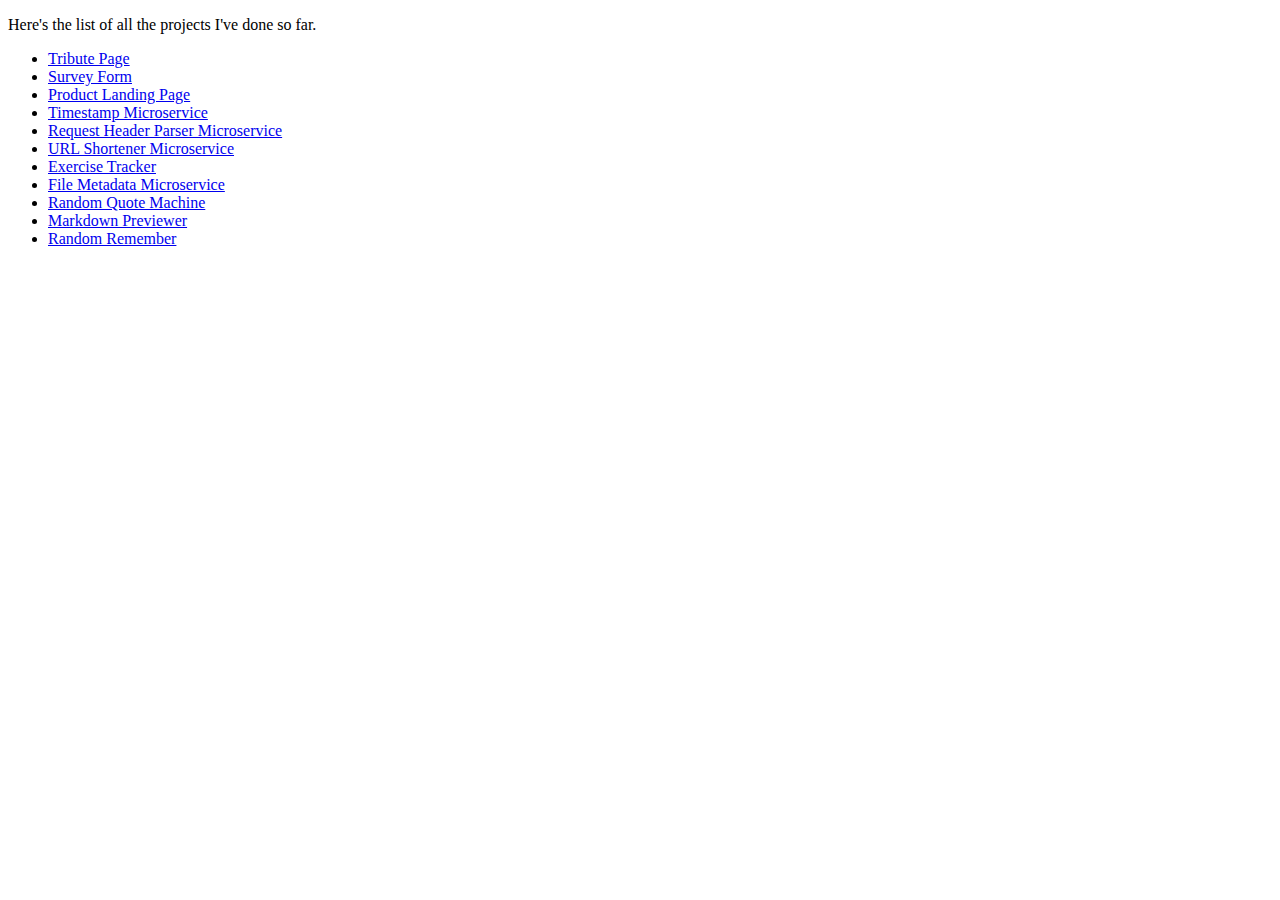
==== index.html @ f4c0e25a "edited links to open in a new tab" ====
<!DOCTYPE html>
<html lang="en">
  <head>
    <meta charset="UTF-8" />
    <meta name="viewport" content="width=device-width, initial-scale=1.0" />
    <title>Sunil Skanda | Personal Page</title>
  </head>
  <body>
    <p>Here's the list of all the projects I've done so far.</p>
    <ul>
      <li>
        <a href="https://codepen.io/skanda1395/full/ZgYJeK" target="_blank"
          >Tribute Page</a
        >
      </li>
      <li>
        <a href="https://codepen.io/skanda1395/full/RXNZZO" target="_blank"
          >Survey Form</a
        >
      </li>
      <li>
        <a href="https://codepen.io/skanda1395/full/JjPmLRX" target="_blank"
          >Product Landing Page</a
        >
      </li>
      <li>
        <a href="https://firstapi.glitch.me/" target="_blank"
          >Timestamp Microservice</a
        >
      </li>
      <li>
        <a href="https://secondapi.glitch.me/" target="_blank"
          >Request Header Parser Microservice</a
        >
      </li>
      <li>
        <a href="https://secondapi.glitch.me/" target="_blank"
          >URL Shortener Microservice</a
        >
      </li>
      <li>
        <a href="https://fourthapi.glitch.me/" target="_blank"
          >Exercise Tracker</a
        >
      </li>
      <li>
        <a href="https://fifthapi.glitch.me/" target="_blank"
          >File Metadata Microservice</a
        >
      </li>
      <li>
        <a href="https://random-quote-vue.glitch.me/" target="_blank"
          >Random Quote Machine</a
        >
      </li>
      <li>
        <a href="https://md-vue.glitch.me/" target="_blank"
          >Markdown Previewer</a
        >
      </li>
      <li>
        <a href="https://random-remember.glitch.me/" target="_blank"
          >Random Remember</a
        >
      </li>
    </ul>
  </body>
</html>
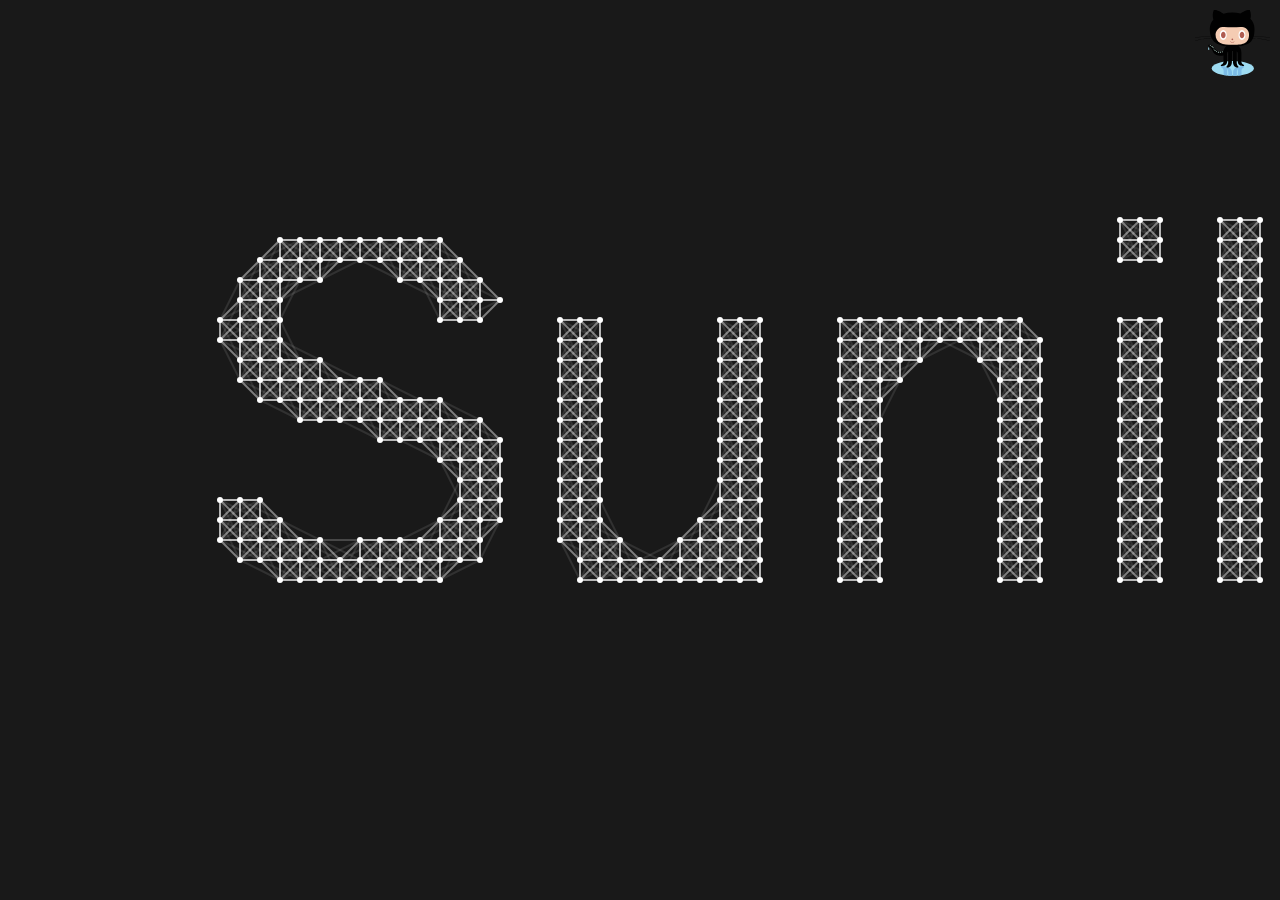
==== commit 30a9cbbe: "particle effect of my name + github profile link" ====
--- a/index.html
+++ b/index.html
@@ -2,67 +2,19 @@
 <html lang="en">
   <head>
     <meta charset="UTF-8" />
+    <meta http-equiv="X-UA-Compatible" content="IE=edge" />
     <meta name="viewport" content="width=device-width, initial-scale=1.0" />
-    <title>Sunil Skanda | Personal Page</title>
+    <title>Sunil Skanda</title>
+    <link rel="stylesheet" href="style.css" />
   </head>
   <body>
-    <p>Here's the list of all the projects I've done so far.</p>
-    <ul>
-      <li>
-        <a href="https://codepen.io/skanda1395/full/ZgYJeK" target="_blank"
-          >Tribute Page</a
-        >
-      </li>
-      <li>
-        <a href="https://codepen.io/skanda1395/full/RXNZZO" target="_blank"
-          >Survey Form</a
-        >
-      </li>
-      <li>
-        <a href="https://codepen.io/skanda1395/full/JjPmLRX" target="_blank"
-          >Product Landing Page</a
-        >
-      </li>
-      <li>
-        <a href="https://firstapi.glitch.me/" target="_blank"
-          >Timestamp Microservice</a
-        >
-      </li>
-      <li>
-        <a href="https://secondapi.glitch.me/" target="_blank"
-          >Request Header Parser Microservice</a
-        >
-      </li>
-      <li>
-        <a href="https://secondapi.glitch.me/" target="_blank"
-          >URL Shortener Microservice</a
-        >
-      </li>
-      <li>
-        <a href="https://fourthapi.glitch.me/" target="_blank"
-          >Exercise Tracker</a
-        >
-      </li>
-      <li>
-        <a href="https://fifthapi.glitch.me/" target="_blank"
-          >File Metadata Microservice</a
-        >
-      </li>
-      <li>
-        <a href="https://random-quote-vue.glitch.me/" target="_blank"
-          >Random Quote Machine</a
-        >
-      </li>
-      <li>
-        <a href="https://md-vue.glitch.me/" target="_blank"
-          >Markdown Previewer</a
-        >
-      </li>
-      <li>
-        <a href="https://random-remember.glitch.me/" target="_blank"
-          >Random Remember</a
-        >
-      </li>
-    </ul>
+    <canvas id="canvas1"></canvas>
+
+    <div id="github_profile">
+      <a href="https://github.com/skanda1395/">
+        <img src="assets/github.svg" alt="GitHub Icon" />
+      </a>
+    </div>
+    <script src="script.js"></script>
   </body>
 </html>
--- a/style.css
+++ b/style.css
@@ -0,0 +1,28 @@
+* {
+  margin: 0;
+  padding: 0;
+  box-sizing: border-box;
+}
+
+body {
+  background: rgba(0, 0, 0, 0.9);
+}
+
+#canvas1 {
+  position: absolute;
+  top: 0;
+  left: 0;
+}
+
+#github_profile img {
+  width: 75px;
+  height: auto;
+  position: absolute;
+  top: 10px;
+  right: 10px;
+  transition: all ease 200ms;
+}
+
+#github_profile img:hover {
+  transform: scale(1.1);
+}
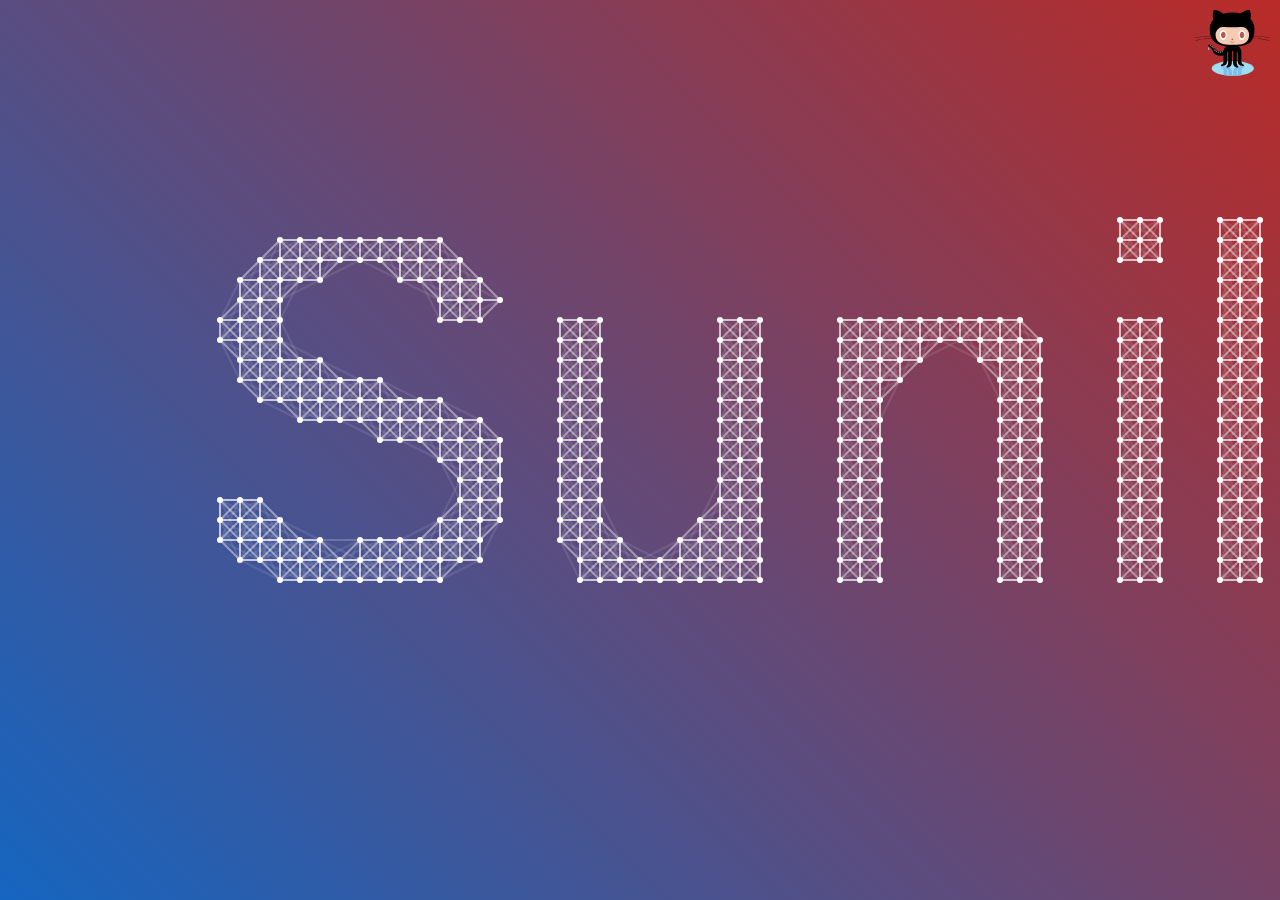
==== commit fde66ba4: "added a bunch of meta tags" ====
--- a/index.html
+++ b/index.html
@@ -4,17 +4,23 @@
     <meta charset="UTF-8" />
     <meta http-equiv="X-UA-Compatible" content="IE=edge" />
     <meta name="viewport" content="width=device-width, initial-scale=1.0" />
+    <meta name="keywords" content="Sunil Skanda, Developer" />
+    <meta name="description" content="Sunil Skanda Personal Website" />
+    <meta name="author" content="Sunil Skanda" />
     <title>Sunil Skanda</title>
     <link rel="stylesheet" href="style.css" />
   </head>
   <body>
     <canvas id="canvas1"></canvas>
 
-    <div id="github_profile">
-      <a href="https://github.com/skanda1395/">
-        <img src="assets/github.svg" alt="GitHub Icon" />
-      </a>
-    </div>
+    <main>
+      <div id="github_profile">
+        <a href="https://github.com/skanda1395/">
+          <img src="assets/github.svg" alt="GitHub Icon" />
+        </a>
+      </div>
+    </main>
+
     <script src="script.js"></script>
   </body>
 </html>
--- a/style.css
+++ b/style.css
@@ -5,10 +5,12 @@
 }
 
 body {
-  background: rgba(0, 0, 0, 0.9);
+  background: darkred;
 }
 
 #canvas1 {
+  /* background-image: linear-gradient(to right, #c33764, #1d2671); */
+  background-image: linear-gradient(225deg, #b92b27, #1565c0);
   position: absolute;
   top: 0;
   left: 0;
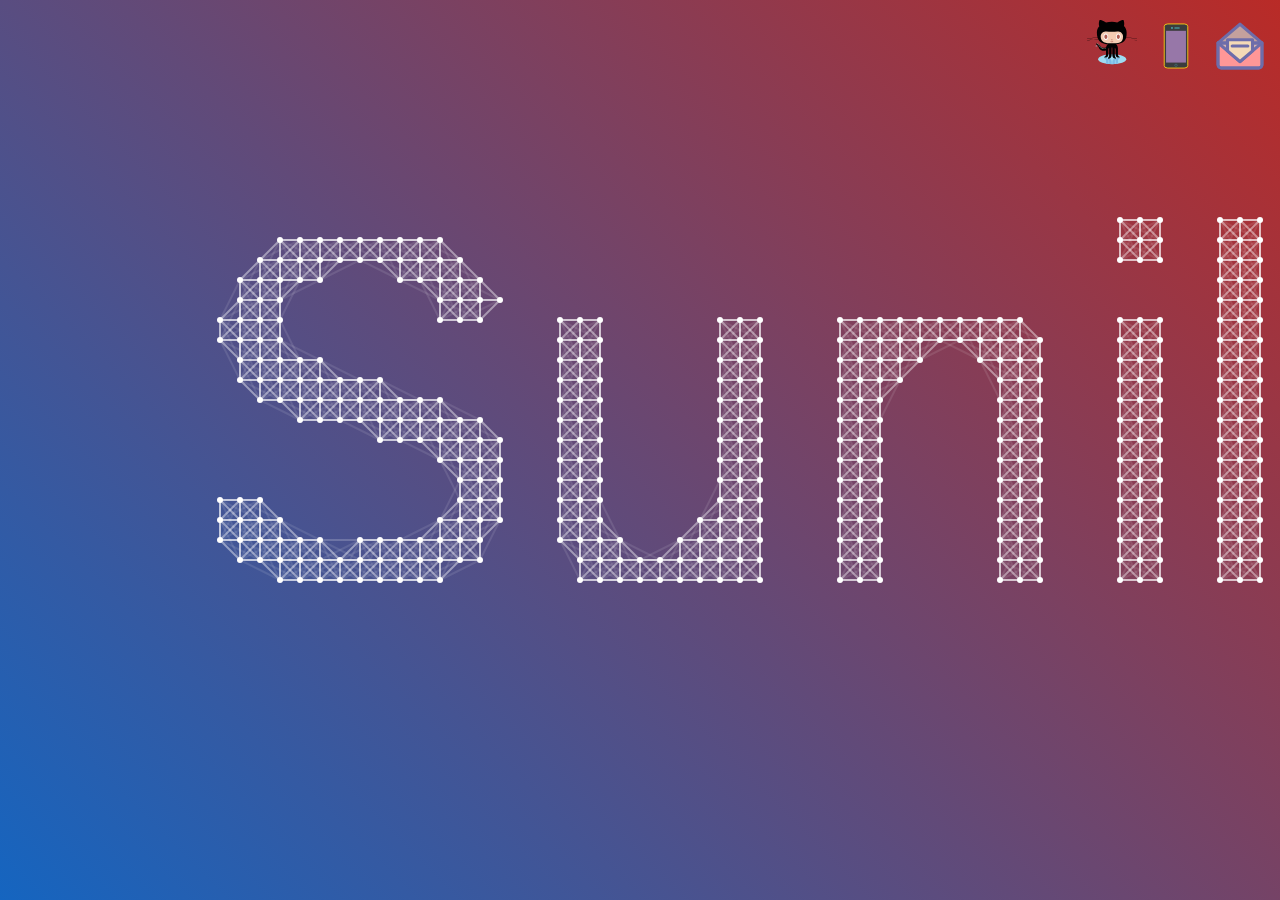
==== commit 9b0584cd: "added icons for phone, email" ====
--- a/index.html
+++ b/index.html
@@ -14,9 +14,15 @@
     <canvas id="canvas1"></canvas>
 
     <main>
-      <div id="github_profile">
+      <div id="links">
         <a href="https://github.com/skanda1395/">
           <img src="assets/github.svg" alt="GitHub Icon" />
+        </a>
+        <a href="tel:+919442946063">
+          <img src="assets/phone.svg" alt="Phone Icon" />
+        </a>
+        <a href="mailto:skanda1395@gmail.com">
+          <img src="assets/mail.svg" alt="Mail Icon" />
         </a>
       </div>
     </main>
--- a/style.css
+++ b/style.css
@@ -16,15 +16,23 @@
   left: 0;
 }
 
-#github_profile img {
-  width: 75px;
-  height: auto;
+#links {
   position: absolute;
   top: 10px;
   right: 10px;
   transition: all ease 200ms;
 }
 
-#github_profile img:hover {
+#links a {
+  text-decoration: none;
+}
+
+#links img {
+  width: 50px;
+  height: auto;
+  margin: 10px 5px;
+}
+
+#links img:hover {
   transform: scale(1.1);
 }
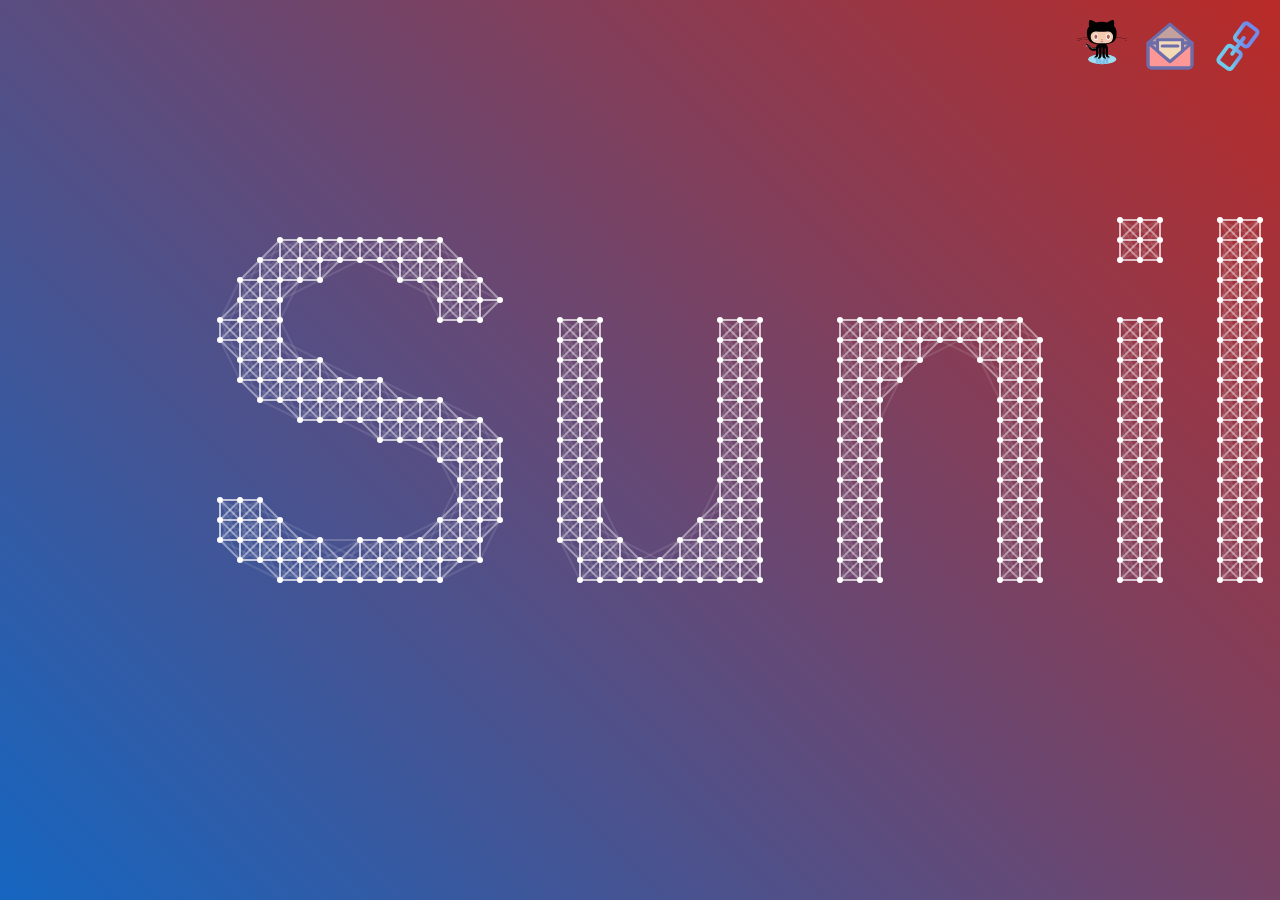
==== commit f7b1ceac: "added last_update tag, rm ph_number" ====
--- a/index.html
+++ b/index.html
@@ -14,19 +14,19 @@
     <canvas id="canvas1"></canvas>
 
     <main>
+      
       <div id="links">
-        <a href="https://github.com/skanda1395/">
+        <a href="https://github.com/skanda1395/" class="tooltipped btn" data-position="bottom" data-tooltip="I am a tooltip">
           <img src="assets/github.svg" alt="GitHub Icon" />
-        </a>
-        <a href="tel:+919442946063">
-          <img src="assets/phone.svg" alt="Phone Icon" />
         </a>
         <a href="mailto:skanda1395@gmail.com">
           <img src="assets/mail.svg" alt="Mail Icon" />
         </a>
+        <a href="./links/">
+          <img src="assets/link.svg" alt="Link Icon" />
+        </a>
       </div>
     </main>
-
     <script src="script.js"></script>
   </body>
 </html>
--- a/style.css
+++ b/style.css
@@ -6,6 +6,7 @@
 
 body {
   background: darkred;
+  position: relative;
 }
 
 #canvas1 {
@@ -20,7 +21,6 @@
   position: absolute;
   top: 10px;
   right: 10px;
-  transition: all ease 200ms;
 }
 
 #links a {
@@ -30,9 +30,10 @@
 #links img {
   width: 50px;
   height: auto;
-  margin: 10px 5px;
+  margin: 10px 7px;
+  transition: all ease 200ms;
 }
 
 #links img:hover {
   transform: scale(1.1);
-}
+}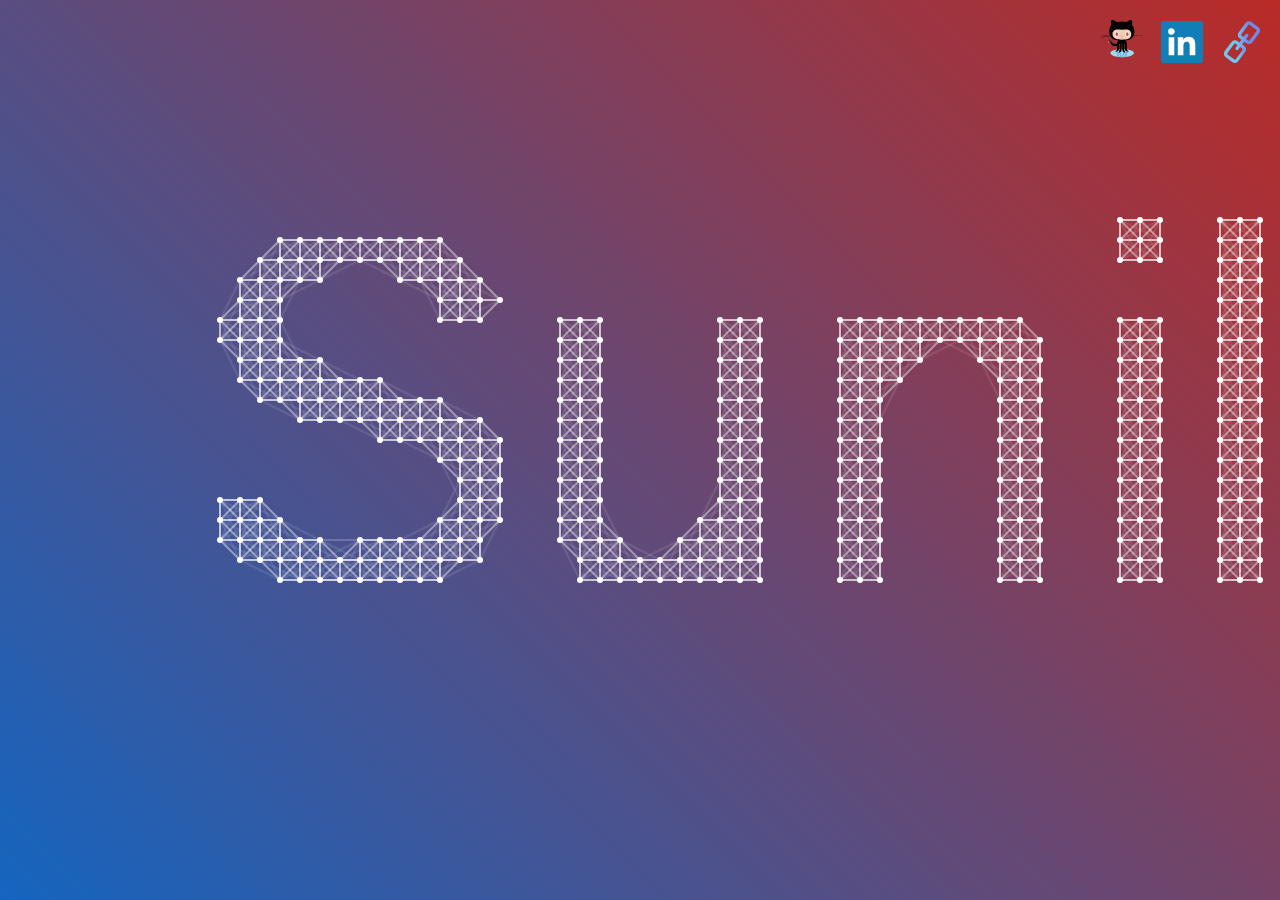
==== commit 6ae42071: "added vue for templating, search functionality" ====
--- a/index.html
+++ b/index.html
@@ -8,25 +8,31 @@
     <meta name="description" content="Sunil Skanda Personal Website" />
     <meta name="author" content="Sunil Skanda" />
     <title>Sunil Skanda</title>
-    <link rel="stylesheet" href="style.css" />
+    <link rel="stylesheet" href="./style.css" />
   </head>
   <body>
-    <canvas id="canvas1"></canvas>
-
+    <canvas id="canvas"></canvas>
+    
     <main>
+      <img src="./assets/particle_name.png" alt="Particle Name Image" class="particle_name">
       
       <div id="links">
-        <a href="https://github.com/skanda1395/" class="tooltipped btn" data-position="bottom" data-tooltip="I am a tooltip">
+        <a href="https://github.com/skanda1395/">
           <img src="assets/github.svg" alt="GitHub Icon" />
         </a>
-        <a href="mailto:skanda1395@gmail.com">
-          <img src="assets/mail.svg" alt="Mail Icon" />
+        <a href="https://www.linkedin.com/in/sunil-subrahmanyam-a82804215/">
+          <img src="assets/linkedin.svg" alt="Linkedin Icon" />
         </a>
         <a href="./links/">
           <img src="assets/link.svg" alt="Link Icon" />
         </a>
       </div>
     </main>
-    <script src="script.js"></script>
+    <script>
+      // load particle effect script only for larger screens
+      if (screen && screen.width > 600) {
+        document.write('<script type="text/javascript" src="./script.js"><\/script>');
+      }
+    </script>
   </body>
 </html>
--- a/style.css
+++ b/style.css
@@ -9,12 +9,16 @@
   position: relative;
 }
 
-#canvas1 {
+#canvas {
   /* background-image: linear-gradient(to right, #c33764, #1d2671); */
   background-image: linear-gradient(225deg, #b92b27, #1565c0);
   position: absolute;
   top: 0;
   left: 0;
+}
+
+.particle_name {
+  display: none;
 }
 
 #links {
@@ -28,7 +32,7 @@
 }
 
 #links img {
-  width: 50px;
+  width: 42px;
   height: auto;
   margin: 10px 7px;
   transition: all ease 200ms;
@@ -36,4 +40,22 @@
 
 #links img:hover {
   transform: scale(1.1);
+}
+
+@media only screen and (max-width: 600px) {
+  #canvas {
+    display: none;
+  }
+  .particle_name {
+    display: initial;
+    width: 100%;
+    height: auto;
+  }
+  body {
+    background-image: linear-gradient(225deg, #b92b27, #1565c0);
+    height: 100vh;
+    width: 100vw;
+    display: grid;
+    place-items: center;
+  }
 }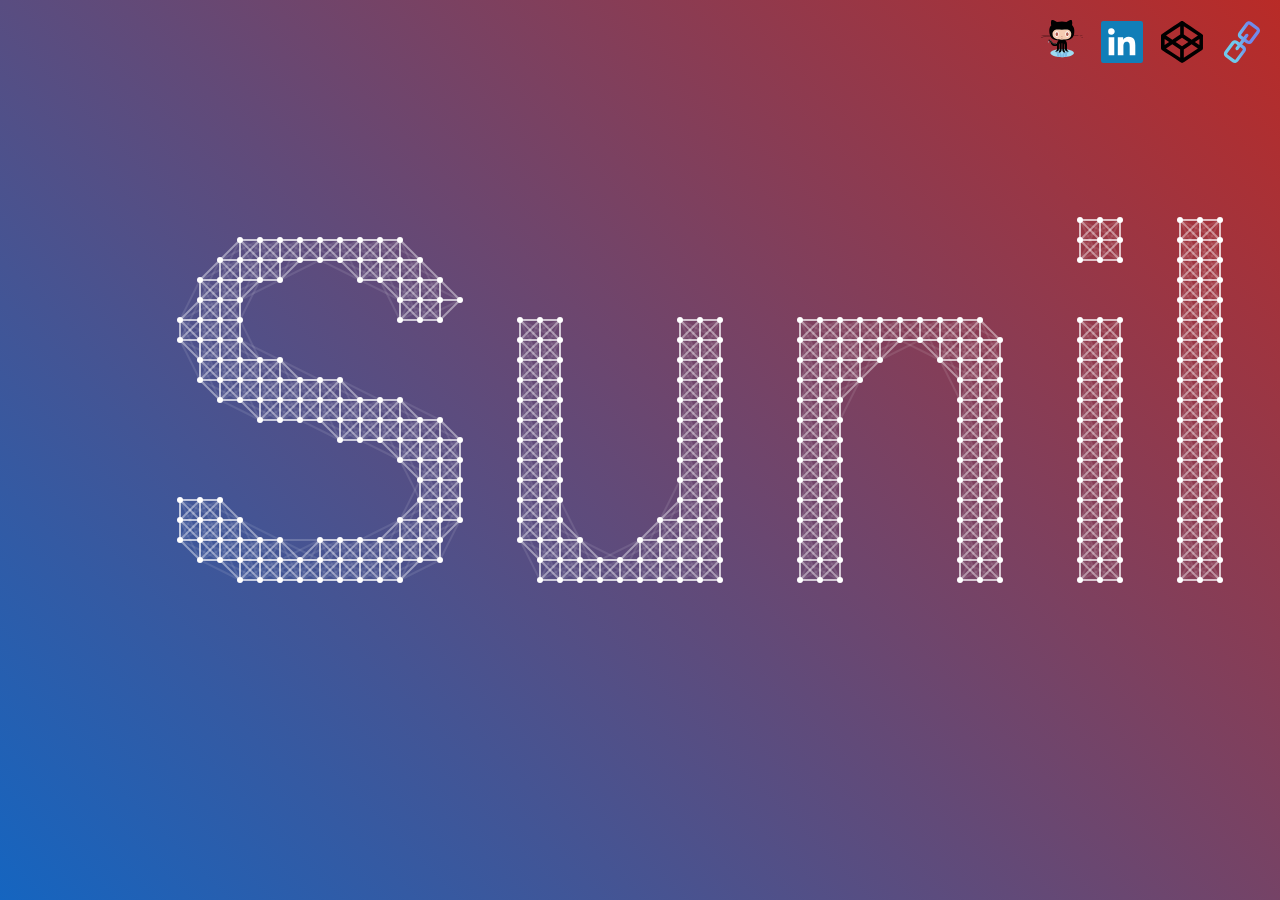
==== commit 21aba967: "Add codepen link, reduce mouse effect radius on hover" ====
--- a/index.html
+++ b/index.html
@@ -17,13 +17,16 @@
       <img src="./assets/particle_name.png" alt="Particle Name Image" class="particle_name">
       
       <div id="links">
-        <a href="https://github.com/skanda1395/">
+        <a href="https://github.com/skanda1395">
           <img src="assets/github.svg" alt="GitHub Icon" />
         </a>
-        <a href="https://www.linkedin.com/in/sunil-subrahmanyam-a82804215/">
+        <a href="https://www.linkedin.com/in/sunil-subrahmanyam-a82804215">
           <img src="assets/linkedin.svg" alt="Linkedin Icon" />
         </a>
-        <a href="./links/">
+        <a href="https://codepen.io/skanda1395">
+          <img src="assets/codepen.svg" alt="CodePen Icon" />
+        </a>
+        <a href="./links">
           <img src="assets/link.svg" alt="Link Icon" />
         </a>
       </div>
